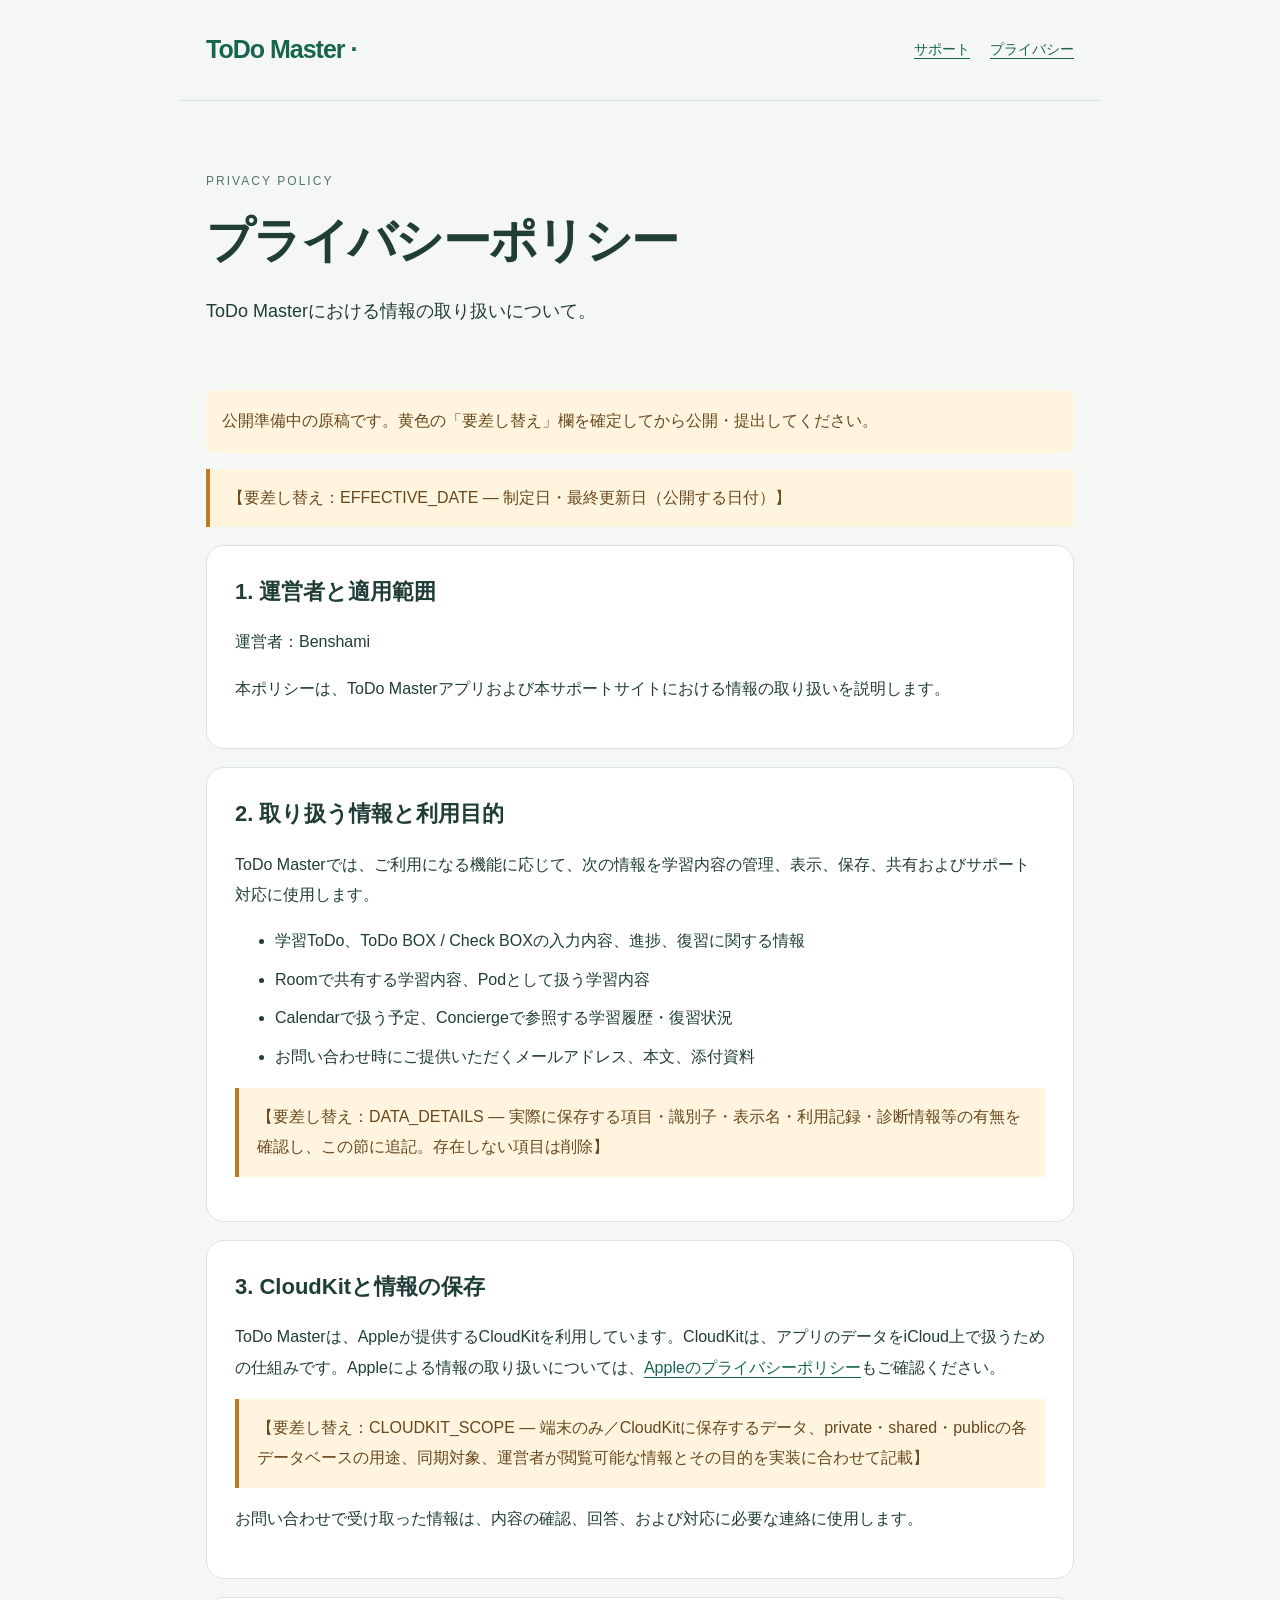
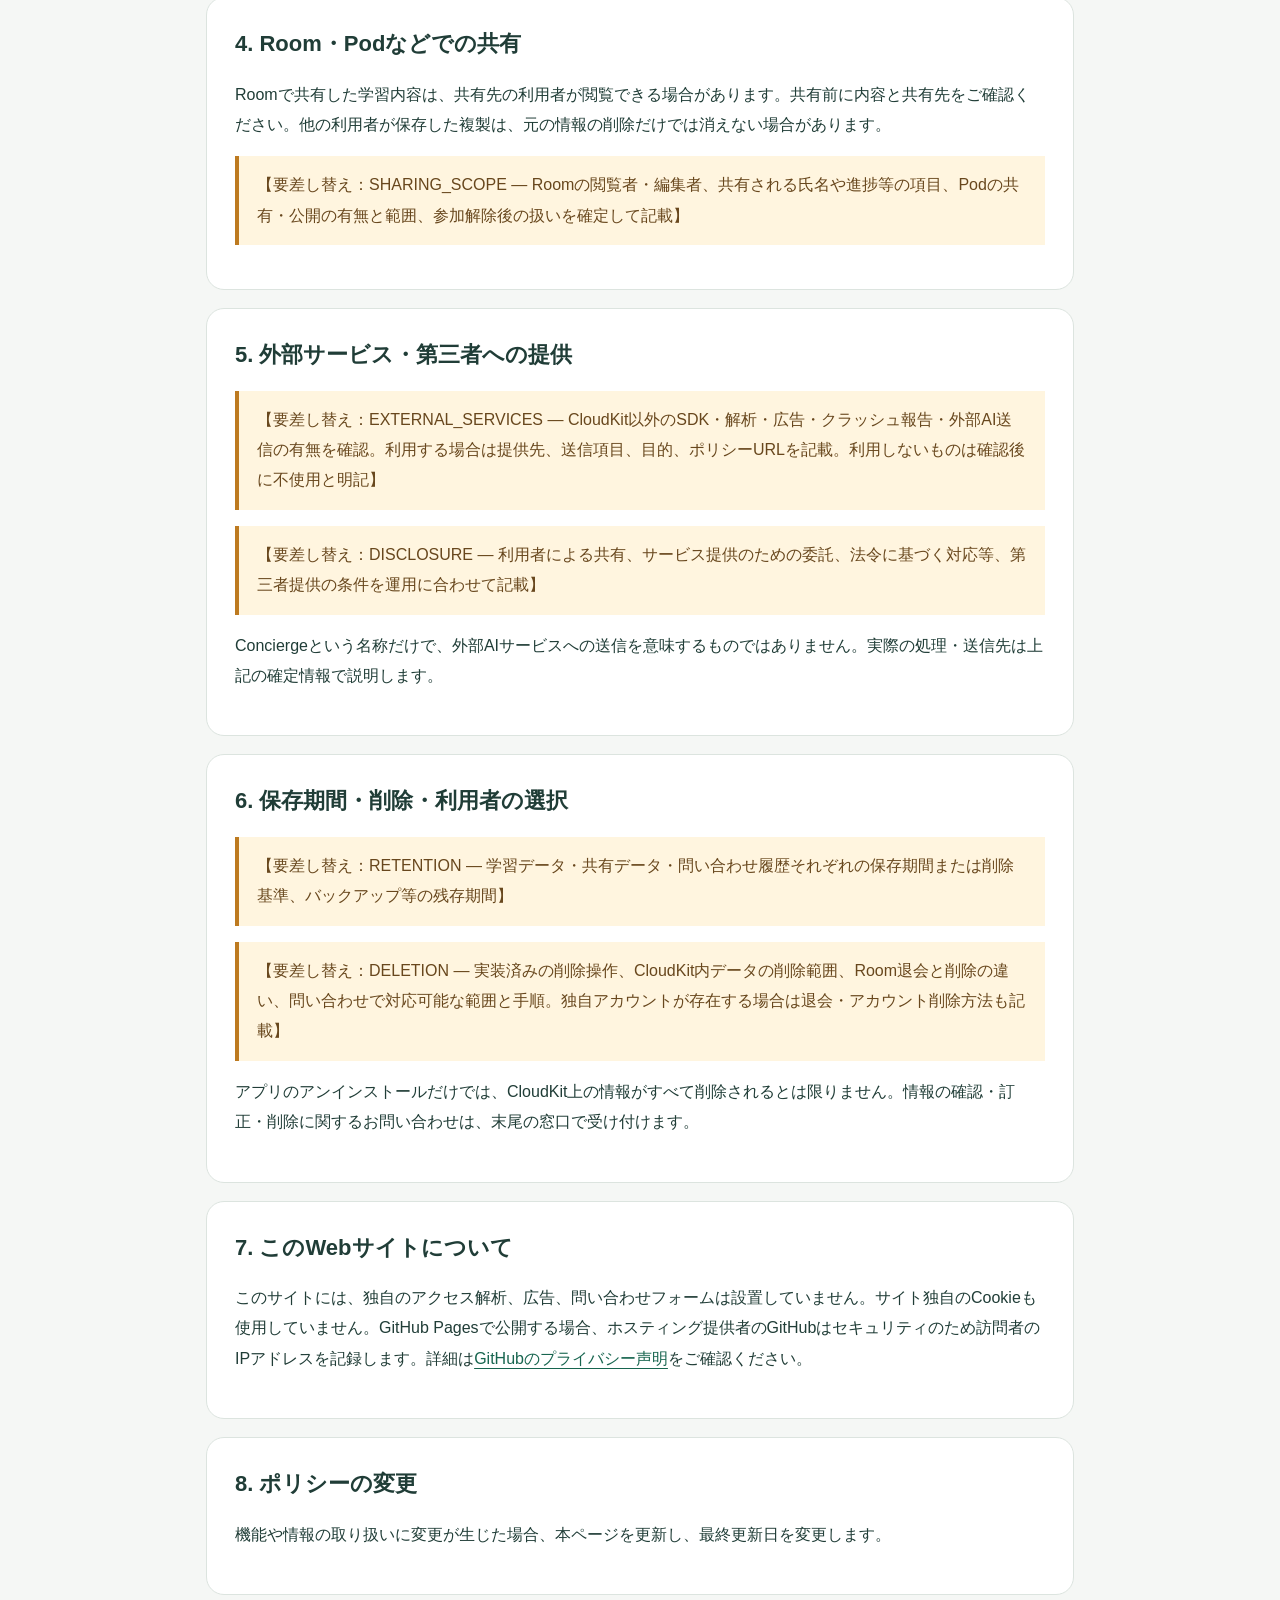
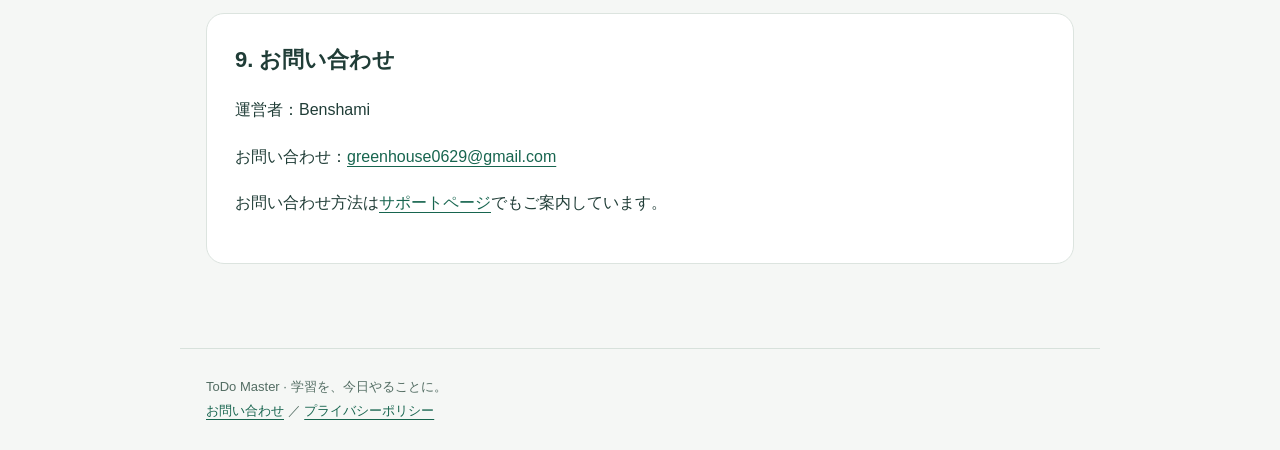
==== privacy.html @ 6731e13a "Add files via upload" ====
<!doctype html><html lang="ja"><head><meta charset="utf-8"><meta name="viewport" content="width=device-width, initial-scale=1"><meta name="description" content="ToDo Masterのプライバシーポリシー。学習ToDoと共有に関するご案内。"><title>プライバシーポリシー | ToDo Master</title><link rel="stylesheet" href="style.css"></head><body><header><a class="brand" href="index.html">ToDo Master<span aria-hidden="true"> ·</span></a><nav aria-label="メインナビゲーション"><a href="support.html">サポート</a><a href="privacy.html">プライバシー</a></nav></header><main><section class="hero"><span class="eyebrow">PRIVACY POLICY</span><h1>プライバシーポリシー</h1><p class="lead">ToDo Masterにおける情報の取り扱いについて。</p></section><p class="notice">公開準備中の原稿です。黄色の「要差し替え」欄を確定してから公開・提出してください。</p><p class="pending">【要差し替え：EFFECTIVE_DATE — 制定日・最終更新日（公開する日付）】</p><section class="card"><h2>1. 運営者と適用範囲</h2><p>運営者：Benshami</p><p>本ポリシーは、ToDo Masterアプリおよび本サポートサイトにおける情報の取り扱いを説明します。</p></section><section class="card"><h2>2. 取り扱う情報と利用目的</h2><p>ToDo Masterでは、ご利用になる機能に応じて、次の情報を学習内容の管理、表示、保存、共有およびサポート対応に使用します。</p><ul><li>学習ToDo、ToDo BOX / Check BOXの入力内容、進捗、復習に関する情報</li><li>Roomで共有する学習内容、Podとして扱う学習内容</li><li>Calendarで扱う予定、Conciergeで参照する学習履歴・復習状況</li><li>お問い合わせ時にご提供いただくメールアドレス、本文、添付資料</li></ul><p class="pending">【要差し替え：DATA_DETAILS — 実際に保存する項目・識別子・表示名・利用記録・診断情報等の有無を確認し、この節に追記。存在しない項目は削除】</p></section><section class="card"><h2>3. CloudKitと情報の保存</h2><p>ToDo Masterは、Appleが提供するCloudKitを利用しています。CloudKitは、アプリのデータをiCloud上で扱うための仕組みです。Appleによる情報の取り扱いについては、<a href="https://www.apple.com/legal/privacy/jp/">Appleのプライバシーポリシー</a>もご確認ください。</p><p class="pending">【要差し替え：CLOUDKIT_SCOPE — 端末のみ／CloudKitに保存するデータ、private・shared・publicの各データベースの用途、同期対象、運営者が閲覧可能な情報とその目的を実装に合わせて記載】</p><p>お問い合わせで受け取った情報は、内容の確認、回答、および対応に必要な連絡に使用します。</p></section><section class="card"><h2>4. Room・Podなどでの共有</h2><p>Roomで共有した学習内容は、共有先の利用者が閲覧できる場合があります。共有前に内容と共有先をご確認ください。他の利用者が保存した複製は、元の情報の削除だけでは消えない場合があります。</p><p class="pending">【要差し替え：SHARING_SCOPE — Roomの閲覧者・編集者、共有される氏名や進捗等の項目、Podの共有・公開の有無と範囲、参加解除後の扱いを確定して記載】</p></section><section class="card"><h2>5. 外部サービス・第三者への提供</h2><p class="pending">【要差し替え：EXTERNAL_SERVICES — CloudKit以外のSDK・解析・広告・クラッシュ報告・外部AI送信の有無を確認。利用する場合は提供先、送信項目、目的、ポリシーURLを記載。利用しないものは確認後に不使用と明記】</p><p class="pending">【要差し替え：DISCLOSURE — 利用者による共有、サービス提供のための委託、法令に基づく対応等、第三者提供の条件を運用に合わせて記載】</p><p>Conciergeという名称だけで、外部AIサービスへの送信を意味するものではありません。実際の処理・送信先は上記の確定情報で説明します。</p></section><section class="card"><h2>6. 保存期間・削除・利用者の選択</h2><p class="pending">【要差し替え：RETENTION — 学習データ・共有データ・問い合わせ履歴それぞれの保存期間または削除基準、バックアップ等の残存期間】</p><p class="pending">【要差し替え：DELETION — 実装済みの削除操作、CloudKit内データの削除範囲、Room退会と削除の違い、問い合わせで対応可能な範囲と手順。独自アカウントが存在する場合は退会・アカウント削除方法も記載】</p><p>アプリのアンインストールだけでは、CloudKit上の情報がすべて削除されるとは限りません。情報の確認・訂正・削除に関するお問い合わせは、末尾の窓口で受け付けます。</p></section><section class="card"><h2>7. このWebサイトについて</h2><p>このサイトには、独自のアクセス解析、広告、問い合わせフォームは設置していません。サイト独自のCookieも使用していません。GitHub Pagesで公開する場合、ホスティング提供者のGitHubはセキュリティのため訪問者のIPアドレスを記録します。詳細は<a href="https://docs.github.com/en/site-policy/privacy-policies/github-general-privacy-statement">GitHubのプライバシー声明</a>をご確認ください。</p></section><section class="card"><h2>8. ポリシーの変更</h2><p>機能や情報の取り扱いに変更が生じた場合、本ページを更新し、最終更新日を変更します。</p></section><section class="card"><h2>9. お問い合わせ</h2><p>運営者：Benshami</p><p>お問い合わせ：<a href="mailto:greenhouse0629@gmail.com">greenhouse0629@gmail.com</a></p><p>お問い合わせ方法は<a href="support.html">サポートページ</a>でもご案内しています。</p></section></main><footer>ToDo Master · 学習を、今日やることに。<br><a href="support.html">お問い合わせ</a> ／ <a href="privacy.html">プライバシーポリシー</a></footer></body></html>
---- style.css ----
*{box-sizing:border-box}body{margin:0;background:#f5f7f5;color:#203d37;font-family:-apple-system,BlinkMacSystemFont,"Hiragino Kaku Gothic ProN","Noto Sans JP",sans-serif;line-height:1.9}a{color:#17654f;text-underline-offset:4px}a:focus-visible,summary:focus-visible{outline:3px solid #bb7330;outline-offset:5px}header,main,footer{max-width:920px;margin:auto;padding:26px}header{display:flex;align-items:center;justify-content:space-between;gap:20px;border-bottom:1px solid #d7e1db}.brand{font-size:25px;font-weight:750;text-decoration:none;letter-spacing:-1px}nav{display:flex;gap:20px;font-size:14px}.eyebrow{font-size:12px;letter-spacing:.17em;color:#527568}h1{font-size:clamp(30px,5vw,48px);line-height:1.4;letter-spacing:-.035em;margin:12px 0 20px}h2{font-size:22px;line-height:1.6;margin-top:0}h3{font-size:17px}.lead{font-size:18px;max-width:650px}.hero{padding:38px 0 28px}.card{background:white;border:1px solid #dce4df;border-radius:18px;padding:28px;margin:18px 0}.grid{display:grid;grid-template-columns:1fr 1fr;gap:16px}.grid .card{margin:0}.tag{display:inline-block;padding:4px 12px;background:#e5eee8;border-radius:20px;font-size:13px}.pending{display:block;background:#fff5df;border-left:4px solid #bd7a20;padding:14px 18px;color:#68471d;margin:16px 0;overflow-wrap:anywhere}.notice{background:#fff5df;padding:16px;border-radius:10px;color:#68471d}details{border-top:1px solid #dce4df;padding:17px 0}summary{cursor:pointer;font-weight:650}footer{font-size:13px;color:#536d63;border-top:1px solid #d7e1db;margin-top:40px}table{width:100%;border-collapse:collapse}th,td{text-align:left;vertical-align:top;padding:12px;border-bottom:1px solid #dce4df}code{overflow-wrap:anywhere;white-space:normal}li{margin:8px 0}.button{display:inline-block;background:#205845;color:#fff;padding:10px 22px;border-radius:10px;text-decoration:none} @media(max-width:600px){header{align-items:flex-start;flex-direction:column;gap:8px}.grid{grid-template-columns:1fr}.card{padding:22px}main{padding:20px}th,td{padding:8px;font-size:14px}}
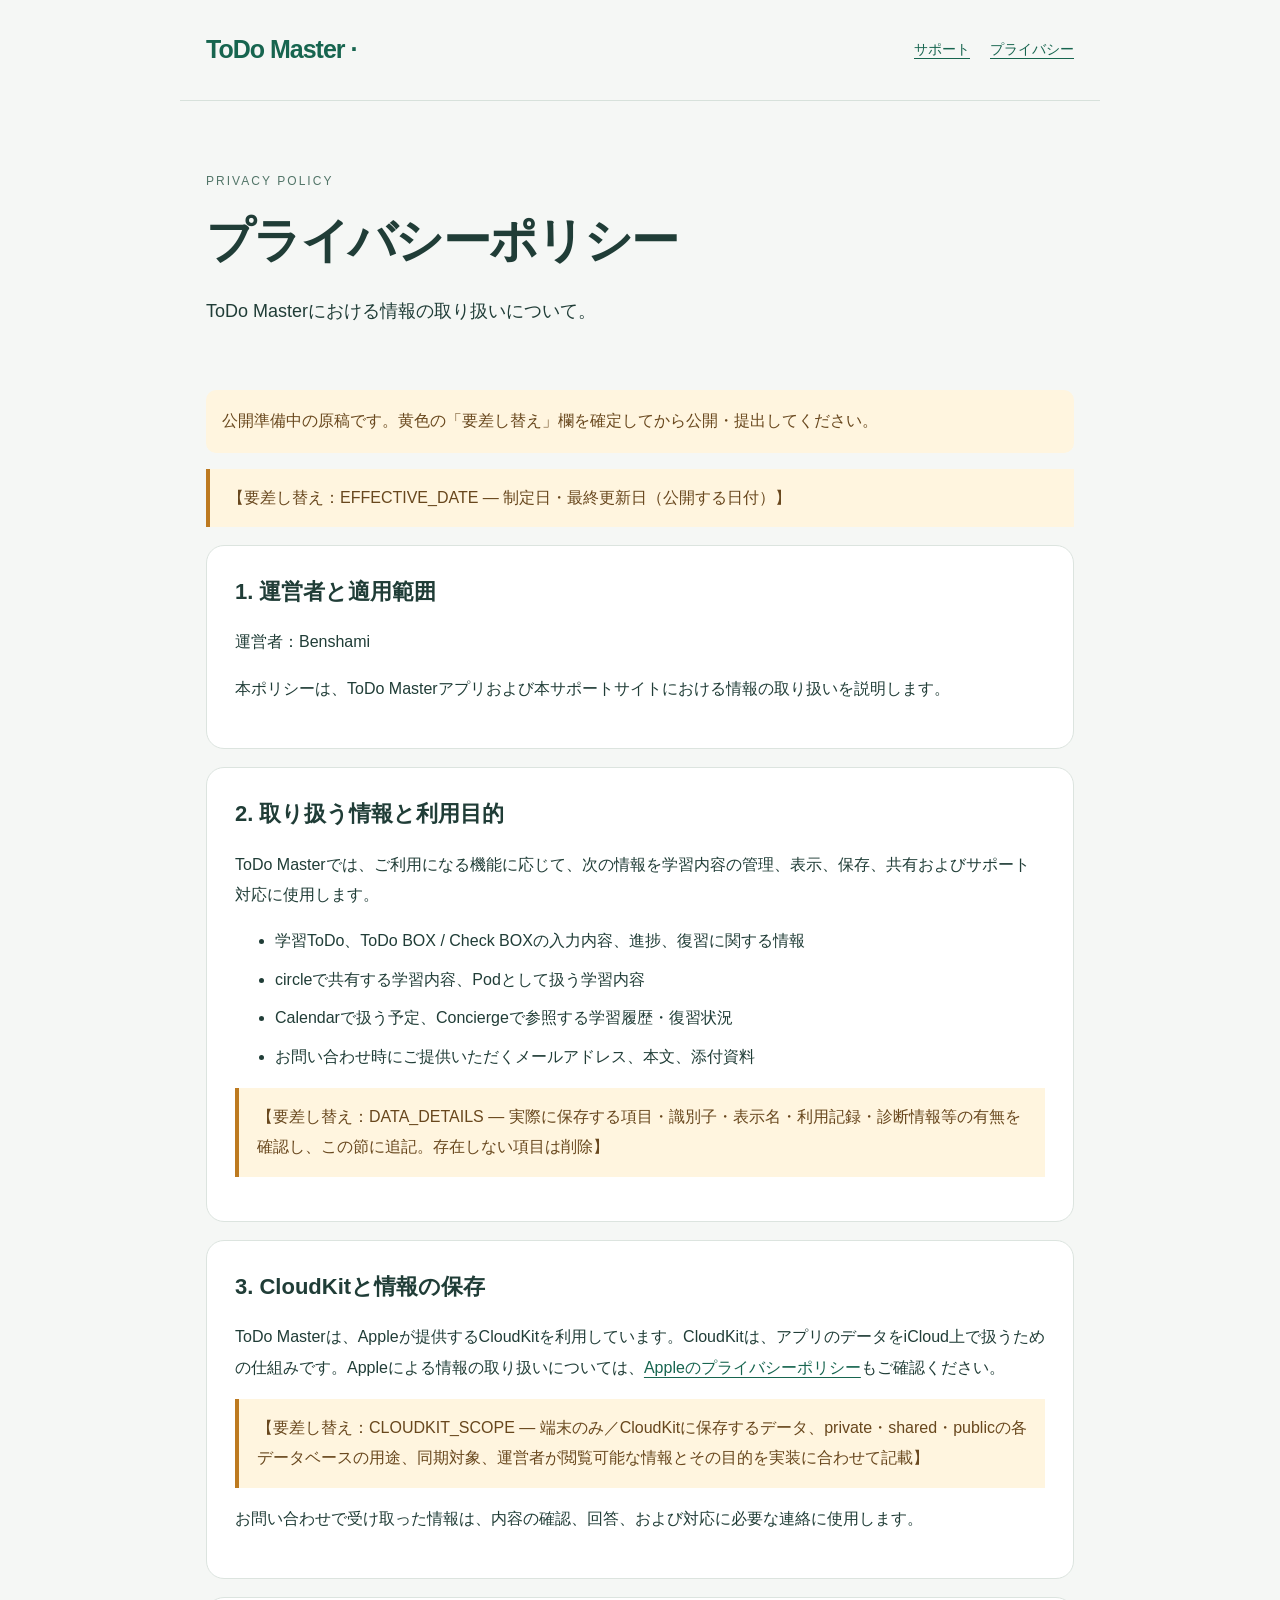
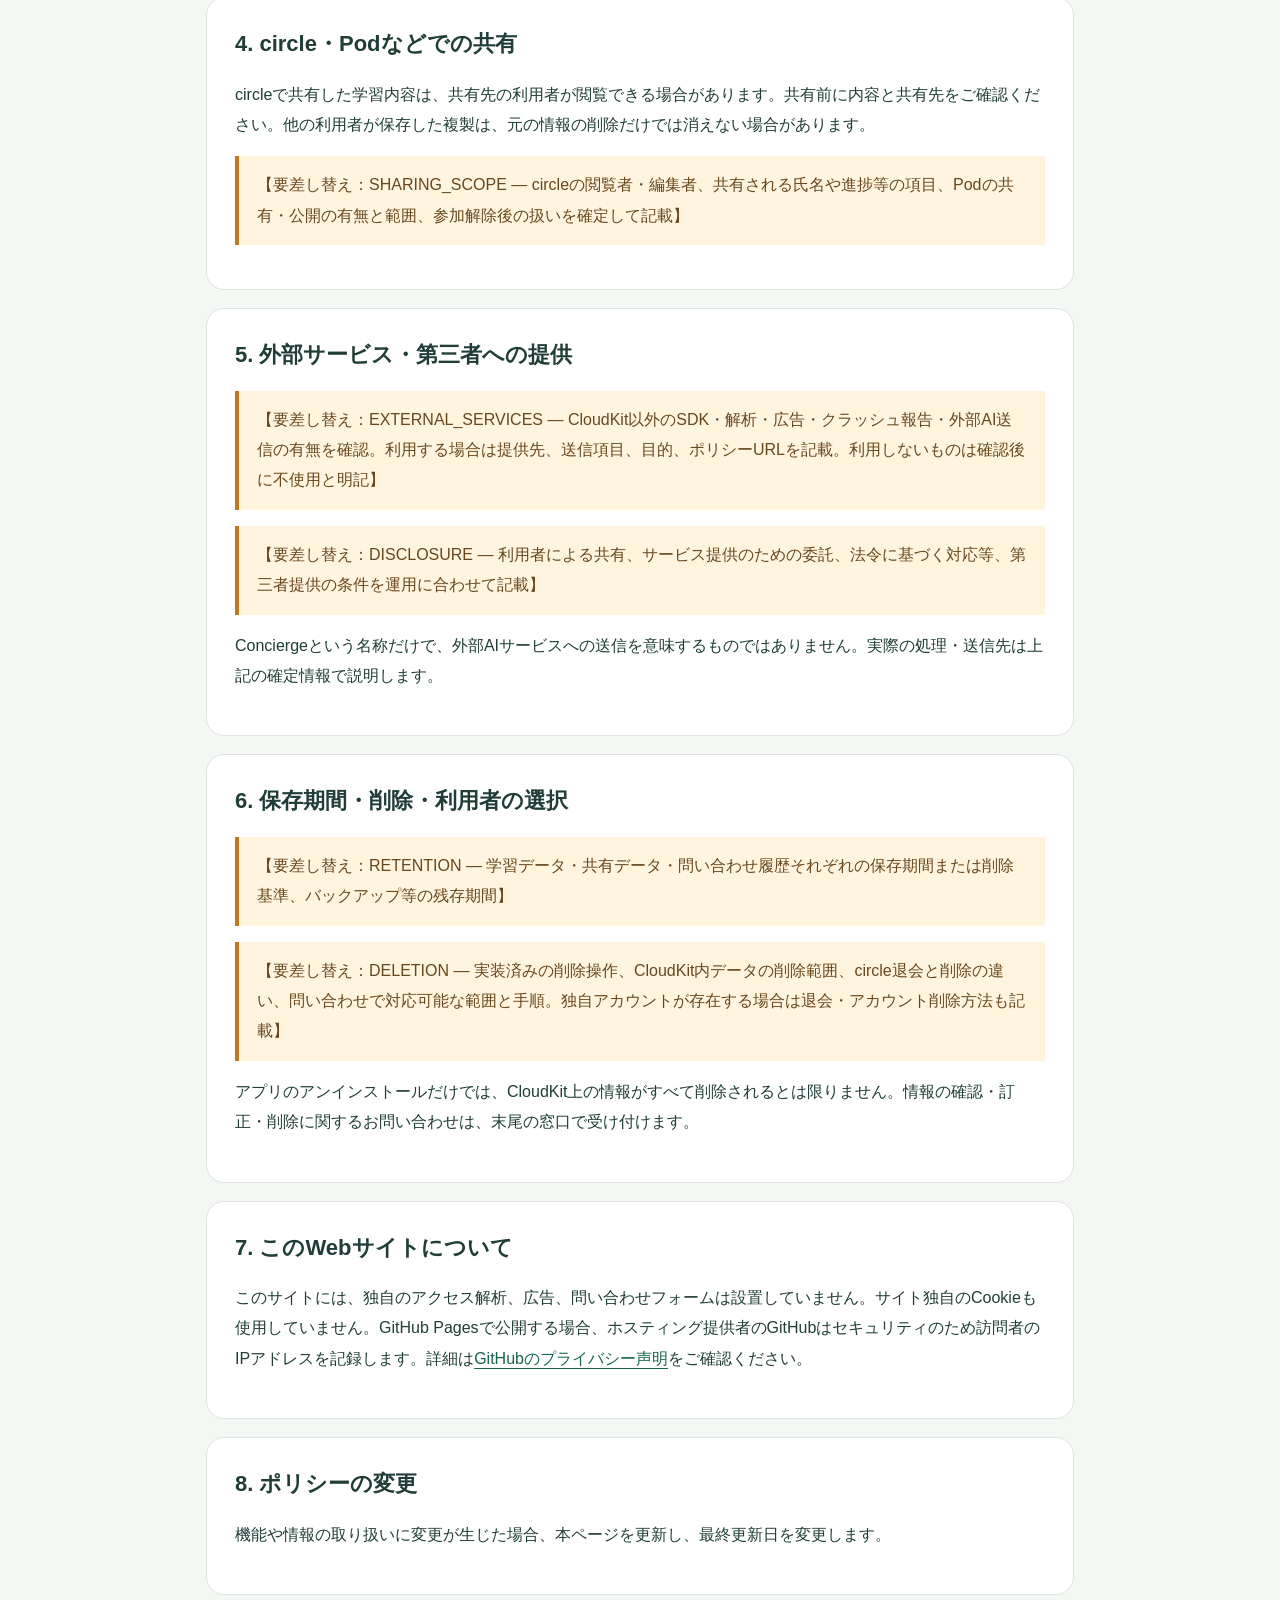
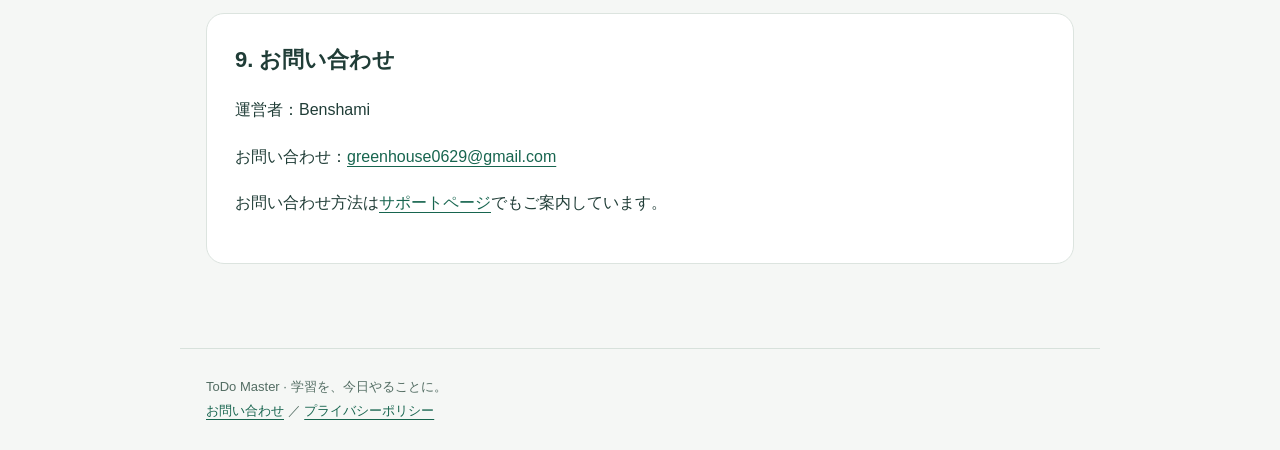
==== commit 2379d73c: "Add files via upload" ====
--- a/privacy.html
+++ b/privacy.html
@@ -1 +1 @@
-<!doctype html><html lang="ja"><head><meta charset="utf-8"><meta name="viewport" content="width=device-width, initial-scale=1"><meta name="description" content="ToDo Masterのプライバシーポリシー。学習ToDoと共有に関するご案内。"><title>プライバシーポリシー | ToDo Master</title><link rel="stylesheet" href="style.css"></head><body><header><a class="brand" href="index.html">ToDo Master<span aria-hidden="true"> ·</span></a><nav aria-label="メインナビゲーション"><a href="support.html">サポート</a><a href="privacy.html">プライバシー</a></nav></header><main><section class="hero"><span class="eyebrow">PRIVACY POLICY</span><h1>プライバシーポリシー</h1><p class="lead">ToDo Masterにおける情報の取り扱いについて。</p></section><p class="notice">公開準備中の原稿です。黄色の「要差し替え」欄を確定してから公開・提出してください。</p><p class="pending">【要差し替え：EFFECTIVE_DATE — 制定日・最終更新日（公開する日付）】</p><section class="card"><h2>1. 運営者と適用範囲</h2><p>運営者：Benshami</p><p>本ポリシーは、ToDo Masterアプリおよび本サポートサイトにおける情報の取り扱いを説明します。</p></section><section class="card"><h2>2. 取り扱う情報と利用目的</h2><p>ToDo Masterでは、ご利用になる機能に応じて、次の情報を学習内容の管理、表示、保存、共有およびサポート対応に使用します。</p><ul><li>学習ToDo、ToDo BOX / Check BOXの入力内容、進捗、復習に関する情報</li><li>Roomで共有する学習内容、Podとして扱う学習内容</li><li>Calendarで扱う予定、Conciergeで参照する学習履歴・復習状況</li><li>お問い合わせ時にご提供いただくメールアドレス、本文、添付資料</li></ul><p class="pending">【要差し替え：DATA_DETAILS — 実際に保存する項目・識別子・表示名・利用記録・診断情報等の有無を確認し、この節に追記。存在しない項目は削除】</p></section><section class="card"><h2>3. CloudKitと情報の保存</h2><p>ToDo Masterは、Appleが提供するCloudKitを利用しています。CloudKitは、アプリのデータをiCloud上で扱うための仕組みです。Appleによる情報の取り扱いについては、<a href="https://www.apple.com/legal/privacy/jp/">Appleのプライバシーポリシー</a>もご確認ください。</p><p class="pending">【要差し替え：CLOUDKIT_SCOPE — 端末のみ／CloudKitに保存するデータ、private・shared・publicの各データベースの用途、同期対象、運営者が閲覧可能な情報とその目的を実装に合わせて記載】</p><p>お問い合わせで受け取った情報は、内容の確認、回答、および対応に必要な連絡に使用します。</p></section><section class="card"><h2>4. Room・Podなどでの共有</h2><p>Roomで共有した学習内容は、共有先の利用者が閲覧できる場合があります。共有前に内容と共有先をご確認ください。他の利用者が保存した複製は、元の情報の削除だけでは消えない場合があります。</p><p class="pending">【要差し替え：SHARING_SCOPE — Roomの閲覧者・編集者、共有される氏名や進捗等の項目、Podの共有・公開の有無と範囲、参加解除後の扱いを確定して記載】</p></section><section class="card"><h2>5. 外部サービス・第三者への提供</h2><p class="pending">【要差し替え：EXTERNAL_SERVICES — CloudKit以外のSDK・解析・広告・クラッシュ報告・外部AI送信の有無を確認。利用する場合は提供先、送信項目、目的、ポリシーURLを記載。利用しないものは確認後に不使用と明記】</p><p class="pending">【要差し替え：DISCLOSURE — 利用者による共有、サービス提供のための委託、法令に基づく対応等、第三者提供の条件を運用に合わせて記載】</p><p>Conciergeという名称だけで、外部AIサービスへの送信を意味するものではありません。実際の処理・送信先は上記の確定情報で説明します。</p></section><section class="card"><h2>6. 保存期間・削除・利用者の選択</h2><p class="pending">【要差し替え：RETENTION — 学習データ・共有データ・問い合わせ履歴それぞれの保存期間または削除基準、バックアップ等の残存期間】</p><p class="pending">【要差し替え：DELETION — 実装済みの削除操作、CloudKit内データの削除範囲、Room退会と削除の違い、問い合わせで対応可能な範囲と手順。独自アカウントが存在する場合は退会・アカウント削除方法も記載】</p><p>アプリのアンインストールだけでは、CloudKit上の情報がすべて削除されるとは限りません。情報の確認・訂正・削除に関するお問い合わせは、末尾の窓口で受け付けます。</p></section><section class="card"><h2>7. このWebサイトについて</h2><p>このサイトには、独自のアクセス解析、広告、問い合わせフォームは設置していません。サイト独自のCookieも使用していません。GitHub Pagesで公開する場合、ホスティング提供者のGitHubはセキュリティのため訪問者のIPアドレスを記録します。詳細は<a href="https://docs.github.com/en/site-policy/privacy-policies/github-general-privacy-statement">GitHubのプライバシー声明</a>をご確認ください。</p></section><section class="card"><h2>8. ポリシーの変更</h2><p>機能や情報の取り扱いに変更が生じた場合、本ページを更新し、最終更新日を変更します。</p></section><section class="card"><h2>9. お問い合わせ</h2><p>運営者：Benshami</p><p>お問い合わせ：<a href="mailto:greenhouse0629@gmail.com">greenhouse0629@gmail.com</a></p><p>お問い合わせ方法は<a href="support.html">サポートページ</a>でもご案内しています。</p></section></main><footer>ToDo Master · 学習を、今日やることに。<br><a href="support.html">お問い合わせ</a> ／ <a href="privacy.html">プライバシーポリシー</a></footer></body></html>+<!doctype html><html lang="ja"><head><meta charset="utf-8"><meta name="viewport" content="width=device-width, initial-scale=1"><meta name="description" content="ToDo Masterのプライバシーポリシー。学習ToDoと共有に関するご案内。"><title>プライバシーポリシー | ToDo Master</title><link rel="stylesheet" href="style.css"></head><body><header><a class="brand" href="index.html">ToDo Master<span aria-hidden="true"> ·</span></a><nav aria-label="メインナビゲーション"><a href="support.html">サポート</a><a href="privacy.html">プライバシー</a></nav></header><main><section class="hero"><span class="eyebrow">PRIVACY POLICY</span><h1>プライバシーポリシー</h1><p class="lead">ToDo Masterにおける情報の取り扱いについて。</p></section><p class="notice">公開準備中の原稿です。黄色の「要差し替え」欄を確定してから公開・提出してください。</p><p class="pending">【要差し替え：EFFECTIVE_DATE — 制定日・最終更新日（公開する日付）】</p><section class="card"><h2>1. 運営者と適用範囲</h2><p>運営者：Benshami</p><p>本ポリシーは、ToDo Masterアプリおよび本サポートサイトにおける情報の取り扱いを説明します。</p></section><section class="card"><h2>2. 取り扱う情報と利用目的</h2><p>ToDo Masterでは、ご利用になる機能に応じて、次の情報を学習内容の管理、表示、保存、共有およびサポート対応に使用します。</p><ul><li>学習ToDo、ToDo BOX / Check BOXの入力内容、進捗、復習に関する情報</li><li>circleで共有する学習内容、Podとして扱う学習内容</li><li>Calendarで扱う予定、Conciergeで参照する学習履歴・復習状況</li><li>お問い合わせ時にご提供いただくメールアドレス、本文、添付資料</li></ul><p class="pending">【要差し替え：DATA_DETAILS — 実際に保存する項目・識別子・表示名・利用記録・診断情報等の有無を確認し、この節に追記。存在しない項目は削除】</p></section><section class="card"><h2>3. CloudKitと情報の保存</h2><p>ToDo Masterは、Appleが提供するCloudKitを利用しています。CloudKitは、アプリのデータをiCloud上で扱うための仕組みです。Appleによる情報の取り扱いについては、<a href="https://www.apple.com/legal/privacy/jp/">Appleのプライバシーポリシー</a>もご確認ください。</p><p class="pending">【要差し替え：CLOUDKIT_SCOPE — 端末のみ／CloudKitに保存するデータ、private・shared・publicの各データベースの用途、同期対象、運営者が閲覧可能な情報とその目的を実装に合わせて記載】</p><p>お問い合わせで受け取った情報は、内容の確認、回答、および対応に必要な連絡に使用します。</p></section><section class="card"><h2>4. circle・Podなどでの共有</h2><p>circleで共有した学習内容は、共有先の利用者が閲覧できる場合があります。共有前に内容と共有先をご確認ください。他の利用者が保存した複製は、元の情報の削除だけでは消えない場合があります。</p><p class="pending">【要差し替え：SHARING_SCOPE — circleの閲覧者・編集者、共有される氏名や進捗等の項目、Podの共有・公開の有無と範囲、参加解除後の扱いを確定して記載】</p></section><section class="card"><h2>5. 外部サービス・第三者への提供</h2><p class="pending">【要差し替え：EXTERNAL_SERVICES — CloudKit以外のSDK・解析・広告・クラッシュ報告・外部AI送信の有無を確認。利用する場合は提供先、送信項目、目的、ポリシーURLを記載。利用しないものは確認後に不使用と明記】</p><p class="pending">【要差し替え：DISCLOSURE — 利用者による共有、サービス提供のための委託、法令に基づく対応等、第三者提供の条件を運用に合わせて記載】</p><p>Conciergeという名称だけで、外部AIサービスへの送信を意味するものではありません。実際の処理・送信先は上記の確定情報で説明します。</p></section><section class="card"><h2>6. 保存期間・削除・利用者の選択</h2><p class="pending">【要差し替え：RETENTION — 学習データ・共有データ・問い合わせ履歴それぞれの保存期間または削除基準、バックアップ等の残存期間】</p><p class="pending">【要差し替え：DELETION — 実装済みの削除操作、CloudKit内データの削除範囲、circle退会と削除の違い、問い合わせで対応可能な範囲と手順。独自アカウントが存在する場合は退会・アカウント削除方法も記載】</p><p>アプリのアンインストールだけでは、CloudKit上の情報がすべて削除されるとは限りません。情報の確認・訂正・削除に関するお問い合わせは、末尾の窓口で受け付けます。</p></section><section class="card"><h2>7. このWebサイトについて</h2><p>このサイトには、独自のアクセス解析、広告、問い合わせフォームは設置していません。サイト独自のCookieも使用していません。GitHub Pagesで公開する場合、ホスティング提供者のGitHubはセキュリティのため訪問者のIPアドレスを記録します。詳細は<a href="https://docs.github.com/en/site-policy/privacy-policies/github-general-privacy-statement">GitHubのプライバシー声明</a>をご確認ください。</p></section><section class="card"><h2>8. ポリシーの変更</h2><p>機能や情報の取り扱いに変更が生じた場合、本ページを更新し、最終更新日を変更します。</p></section><section class="card"><h2>9. お問い合わせ</h2><p>運営者：Benshami</p><p>お問い合わせ：<a href="mailto:greenhouse0629@gmail.com">greenhouse0629@gmail.com</a></p><p>お問い合わせ方法は<a href="support.html">サポートページ</a>でもご案内しています。</p></section></main><footer>ToDo Master · 学習を、今日やることに。<br><a href="support.html">お問い合わせ</a> ／ <a href="privacy.html">プライバシーポリシー</a></footer></body></html>
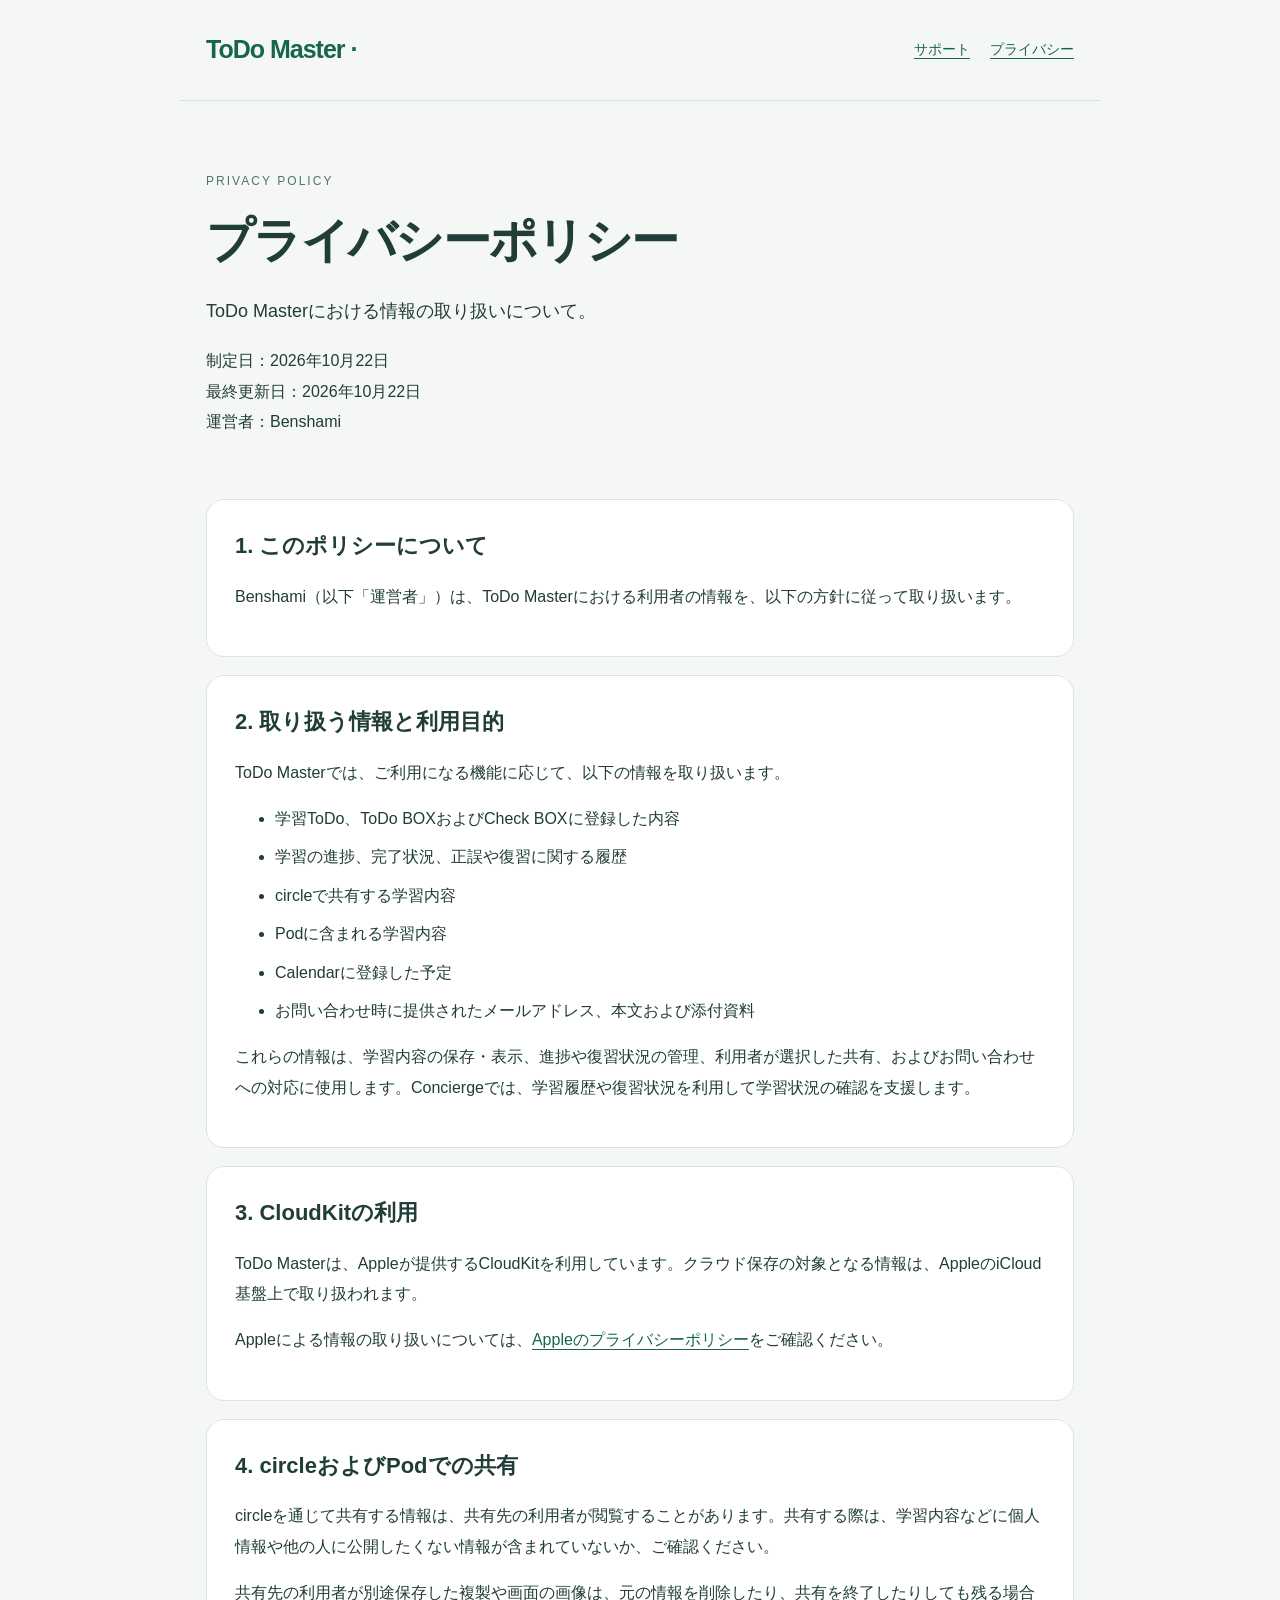
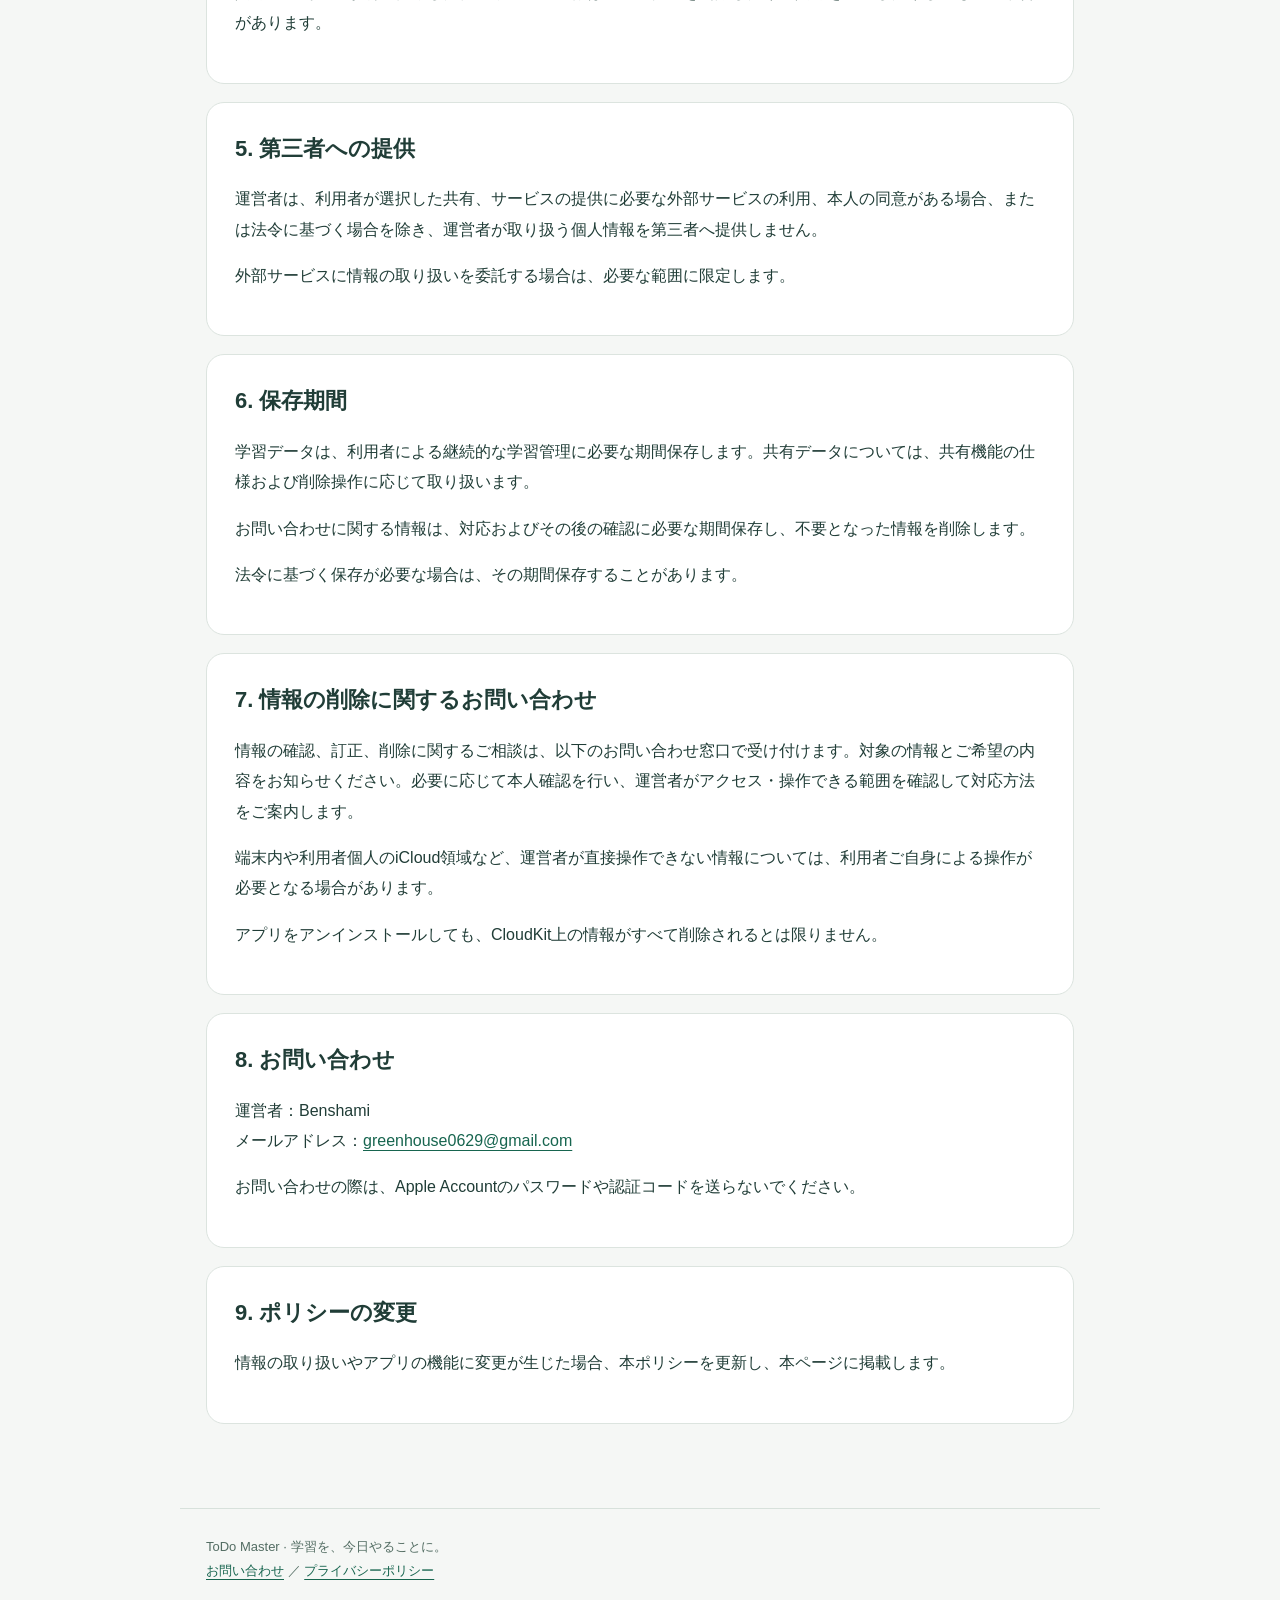
==== commit 6a91597c: "Add files via upload" ====
--- a/privacy.html
+++ b/privacy.html
@@ -1 +1 @@
-<!doctype html><html lang="ja"><head><meta charset="utf-8"><meta name="viewport" content="width=device-width, initial-scale=1"><meta name="description" content="ToDo Masterのプライバシーポリシー。学習ToDoと共有に関するご案内。"><title>プライバシーポリシー | ToDo Master</title><link rel="stylesheet" href="style.css"></head><body><header><a class="brand" href="index.html">ToDo Master<span aria-hidden="true"> ·</span></a><nav aria-label="メインナビゲーション"><a href="support.html">サポート</a><a href="privacy.html">プライバシー</a></nav></header><main><section class="hero"><span class="eyebrow">PRIVACY POLICY</span><h1>プライバシーポリシー</h1><p class="lead">ToDo Masterにおける情報の取り扱いについて。</p></section><p class="notice">公開準備中の原稿です。黄色の「要差し替え」欄を確定してから公開・提出してください。</p><p class="pending">【要差し替え：EFFECTIVE_DATE — 制定日・最終更新日（公開する日付）】</p><section class="card"><h2>1. 運営者と適用範囲</h2><p>運営者：Benshami</p><p>本ポリシーは、ToDo Masterアプリおよび本サポートサイトにおける情報の取り扱いを説明します。</p></section><section class="card"><h2>2. 取り扱う情報と利用目的</h2><p>ToDo Masterでは、ご利用になる機能に応じて、次の情報を学習内容の管理、表示、保存、共有およびサポート対応に使用します。</p><ul><li>学習ToDo、ToDo BOX / Check BOXの入力内容、進捗、復習に関する情報</li><li>circleで共有する学習内容、Podとして扱う学習内容</li><li>Calendarで扱う予定、Conciergeで参照する学習履歴・復習状況</li><li>お問い合わせ時にご提供いただくメールアドレス、本文、添付資料</li></ul><p class="pending">【要差し替え：DATA_DETAILS — 実際に保存する項目・識別子・表示名・利用記録・診断情報等の有無を確認し、この節に追記。存在しない項目は削除】</p></section><section class="card"><h2>3. CloudKitと情報の保存</h2><p>ToDo Masterは、Appleが提供するCloudKitを利用しています。CloudKitは、アプリのデータをiCloud上で扱うための仕組みです。Appleによる情報の取り扱いについては、<a href="https://www.apple.com/legal/privacy/jp/">Appleのプライバシーポリシー</a>もご確認ください。</p><p class="pending">【要差し替え：CLOUDKIT_SCOPE — 端末のみ／CloudKitに保存するデータ、private・shared・publicの各データベースの用途、同期対象、運営者が閲覧可能な情報とその目的を実装に合わせて記載】</p><p>お問い合わせで受け取った情報は、内容の確認、回答、および対応に必要な連絡に使用します。</p></section><section class="card"><h2>4. circle・Podなどでの共有</h2><p>circleで共有した学習内容は、共有先の利用者が閲覧できる場合があります。共有前に内容と共有先をご確認ください。他の利用者が保存した複製は、元の情報の削除だけでは消えない場合があります。</p><p class="pending">【要差し替え：SHARING_SCOPE — circleの閲覧者・編集者、共有される氏名や進捗等の項目、Podの共有・公開の有無と範囲、参加解除後の扱いを確定して記載】</p></section><section class="card"><h2>5. 外部サービス・第三者への提供</h2><p class="pending">【要差し替え：EXTERNAL_SERVICES — CloudKit以外のSDK・解析・広告・クラッシュ報告・外部AI送信の有無を確認。利用する場合は提供先、送信項目、目的、ポリシーURLを記載。利用しないものは確認後に不使用と明記】</p><p class="pending">【要差し替え：DISCLOSURE — 利用者による共有、サービス提供のための委託、法令に基づく対応等、第三者提供の条件を運用に合わせて記載】</p><p>Conciergeという名称だけで、外部AIサービスへの送信を意味するものではありません。実際の処理・送信先は上記の確定情報で説明します。</p></section><section class="card"><h2>6. 保存期間・削除・利用者の選択</h2><p class="pending">【要差し替え：RETENTION — 学習データ・共有データ・問い合わせ履歴それぞれの保存期間または削除基準、バックアップ等の残存期間】</p><p class="pending">【要差し替え：DELETION — 実装済みの削除操作、CloudKit内データの削除範囲、circle退会と削除の違い、問い合わせで対応可能な範囲と手順。独自アカウントが存在する場合は退会・アカウント削除方法も記載】</p><p>アプリのアンインストールだけでは、CloudKit上の情報がすべて削除されるとは限りません。情報の確認・訂正・削除に関するお問い合わせは、末尾の窓口で受け付けます。</p></section><section class="card"><h2>7. このWebサイトについて</h2><p>このサイトには、独自のアクセス解析、広告、問い合わせフォームは設置していません。サイト独自のCookieも使用していません。GitHub Pagesで公開する場合、ホスティング提供者のGitHubはセキュリティのため訪問者のIPアドレスを記録します。詳細は<a href="https://docs.github.com/en/site-policy/privacy-policies/github-general-privacy-statement">GitHubのプライバシー声明</a>をご確認ください。</p></section><section class="card"><h2>8. ポリシーの変更</h2><p>機能や情報の取り扱いに変更が生じた場合、本ページを更新し、最終更新日を変更します。</p></section><section class="card"><h2>9. お問い合わせ</h2><p>運営者：Benshami</p><p>お問い合わせ：<a href="mailto:greenhouse0629@gmail.com">greenhouse0629@gmail.com</a></p><p>お問い合わせ方法は<a href="support.html">サポートページ</a>でもご案内しています。</p></section></main><footer>ToDo Master · 学習を、今日やることに。<br><a href="support.html">お問い合わせ</a> ／ <a href="privacy.html">プライバシーポリシー</a></footer></body></html>+<!doctype html><html lang="ja"><head><meta charset="utf-8"><meta name="viewport" content="width=device-width, initial-scale=1"><meta name="description" content="ToDo Masterのプライバシーポリシー。学習ToDoと共有に関するご案内。"><title>プライバシーポリシー | ToDo Master</title><link rel="stylesheet" href="style.css"></head><body><header><a class="brand" href="index.html">ToDo Master<span aria-hidden="true"> ·</span></a><nav aria-label="メインナビゲーション"><a href="support.html">サポート</a><a href="privacy.html">プライバシー</a></nav></header><main><section class="hero"><span class="eyebrow">PRIVACY POLICY</span><h1>プライバシーポリシー</h1><p class="lead">ToDo Masterにおける情報の取り扱いについて。</p><p>制定日：2026年10月22日<br>最終更新日：2026年10月22日<br>運営者：Benshami</p></section><section class="card"><h2>1. このポリシーについて</h2><p>Benshami（以下「運営者」）は、ToDo Masterにおける利用者の情報を、以下の方針に従って取り扱います。</p></section><section class="card"><h2>2. 取り扱う情報と利用目的</h2><p>ToDo Masterでは、ご利用になる機能に応じて、以下の情報を取り扱います。</p><ul><li>学習ToDo、ToDo BOXおよびCheck BOXに登録した内容</li><li>学習の進捗、完了状況、正誤や復習に関する履歴</li><li>circleで共有する学習内容</li><li>Podに含まれる学習内容</li><li>Calendarに登録した予定</li><li>お問い合わせ時に提供されたメールアドレス、本文および添付資料</li></ul><p>これらの情報は、学習内容の保存・表示、進捗や復習状況の管理、利用者が選択した共有、およびお問い合わせへの対応に使用します。Conciergeでは、学習履歴や復習状況を利用して学習状況の確認を支援します。</p></section><section class="card"><h2>3. CloudKitの利用</h2><p>ToDo Masterは、Appleが提供するCloudKitを利用しています。クラウド保存の対象となる情報は、AppleのiCloud基盤上で取り扱われます。</p><p>Appleによる情報の取り扱いについては、<a href="https://www.apple.com/legal/privacy/jp/">Appleのプライバシーポリシー</a>をご確認ください。</p></section><section class="card"><h2>4. circleおよびPodでの共有</h2><p>circleを通じて共有する情報は、共有先の利用者が閲覧することがあります。共有する際は、学習内容などに個人情報や他の人に公開したくない情報が含まれていないか、ご確認ください。</p><p>共有先の利用者が別途保存した複製や画面の画像は、元の情報を削除したり、共有を終了したりしても残る場合があります。</p></section><section class="card"><h2>5. 第三者への提供</h2><p>運営者は、利用者が選択した共有、サービスの提供に必要な外部サービスの利用、本人の同意がある場合、または法令に基づく場合を除き、運営者が取り扱う個人情報を第三者へ提供しません。</p><p>外部サービスに情報の取り扱いを委託する場合は、必要な範囲に限定します。</p></section><section class="card"><h2>6. 保存期間</h2><p>学習データは、利用者による継続的な学習管理に必要な期間保存します。共有データについては、共有機能の仕様および削除操作に応じて取り扱います。</p><p>お問い合わせに関する情報は、対応およびその後の確認に必要な期間保存し、不要となった情報を削除します。</p><p>法令に基づく保存が必要な場合は、その期間保存することがあります。</p></section><section class="card"><h2>7. 情報の削除に関するお問い合わせ</h2><p>情報の確認、訂正、削除に関するご相談は、以下のお問い合わせ窓口で受け付けます。対象の情報とご希望の内容をお知らせください。必要に応じて本人確認を行い、運営者がアクセス・操作できる範囲を確認して対応方法をご案内します。</p><p>端末内や利用者個人のiCloud領域など、運営者が直接操作できない情報については、利用者ご自身による操作が必要となる場合があります。</p><p>アプリをアンインストールしても、CloudKit上の情報がすべて削除されるとは限りません。</p></section><section class="card"><h2>8. お問い合わせ</h2><p>運営者：Benshami<br>メールアドレス：<a href="mailto:greenhouse0629@gmail.com">greenhouse0629@gmail.com</a></p><p>お問い合わせの際は、Apple Accountのパスワードや認証コードを送らないでください。</p></section><section class="card"><h2>9. ポリシーの変更</h2><p>情報の取り扱いやアプリの機能に変更が生じた場合、本ポリシーを更新し、本ページに掲載します。</p></section></main><footer>ToDo Master · 学習を、今日やることに。<br><a href="support.html">お問い合わせ</a> ／ <a href="privacy.html">プライバシーポリシー</a></footer></body></html>
